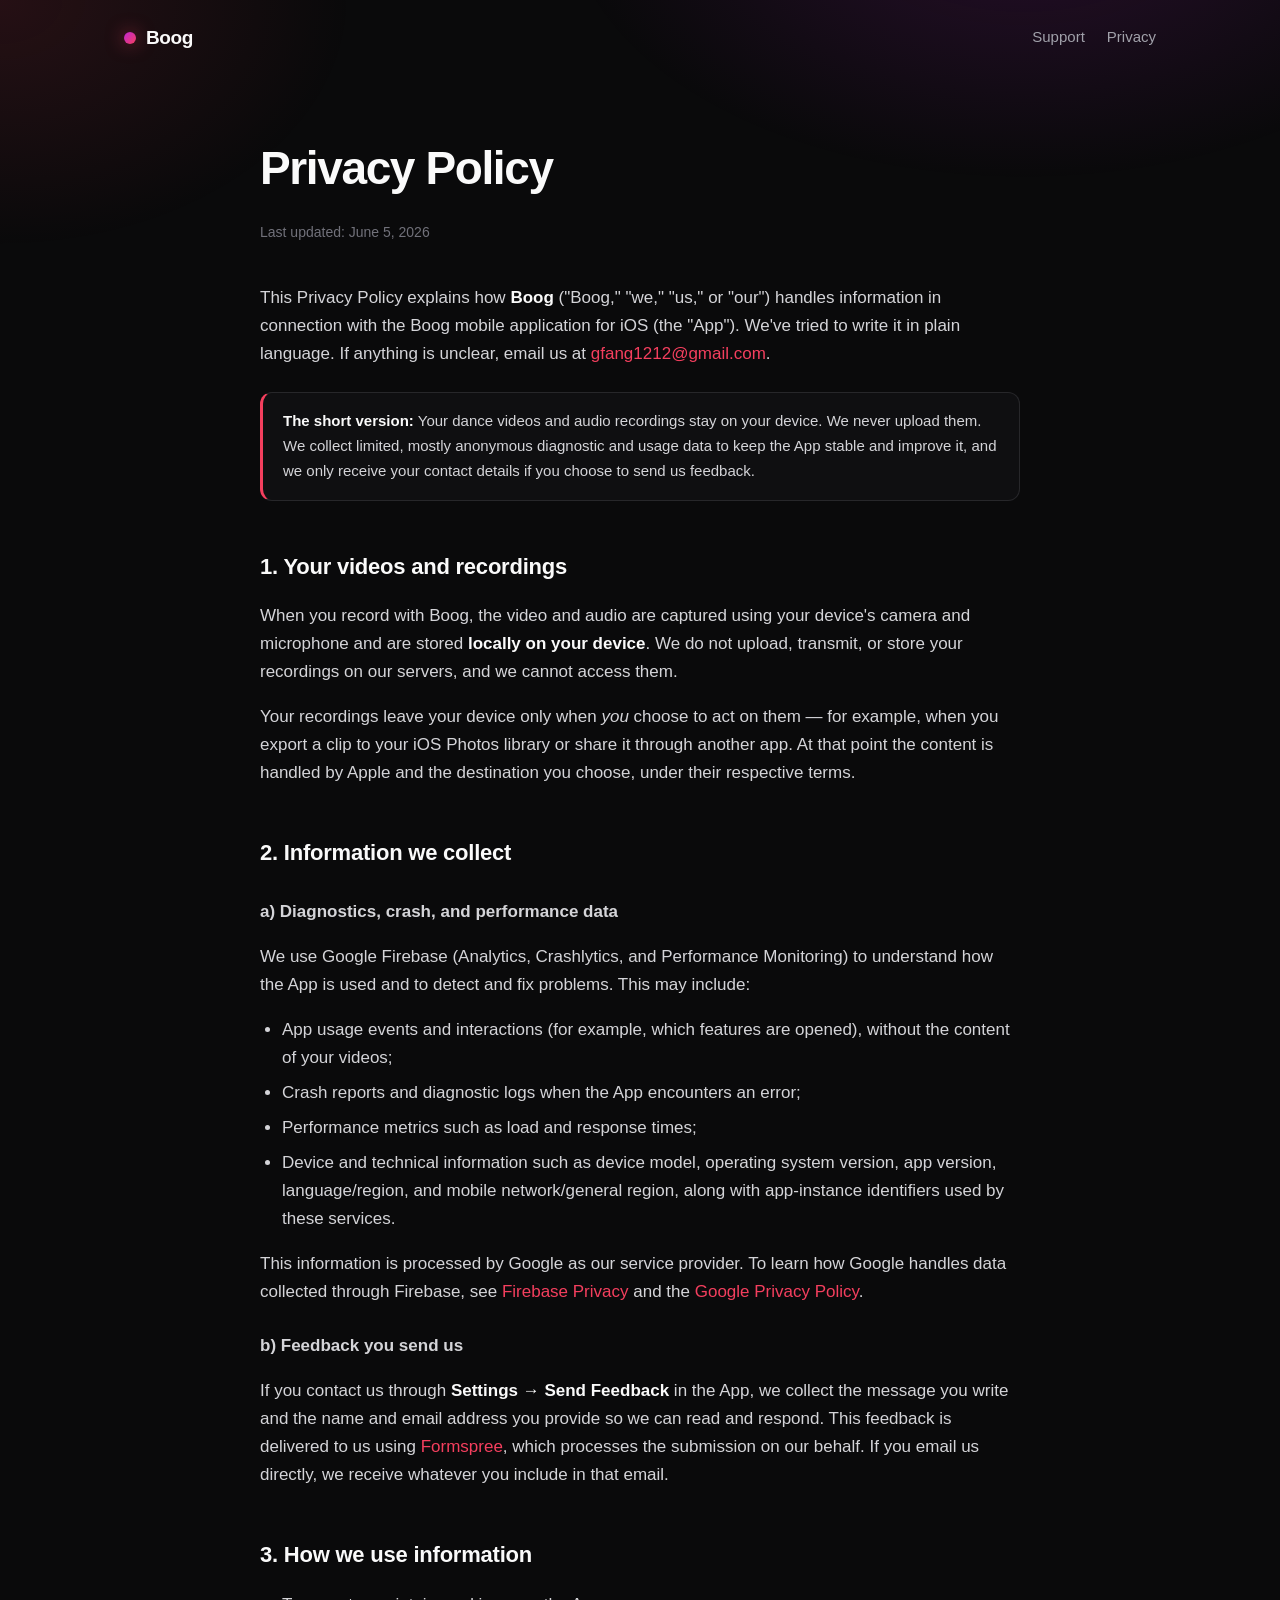
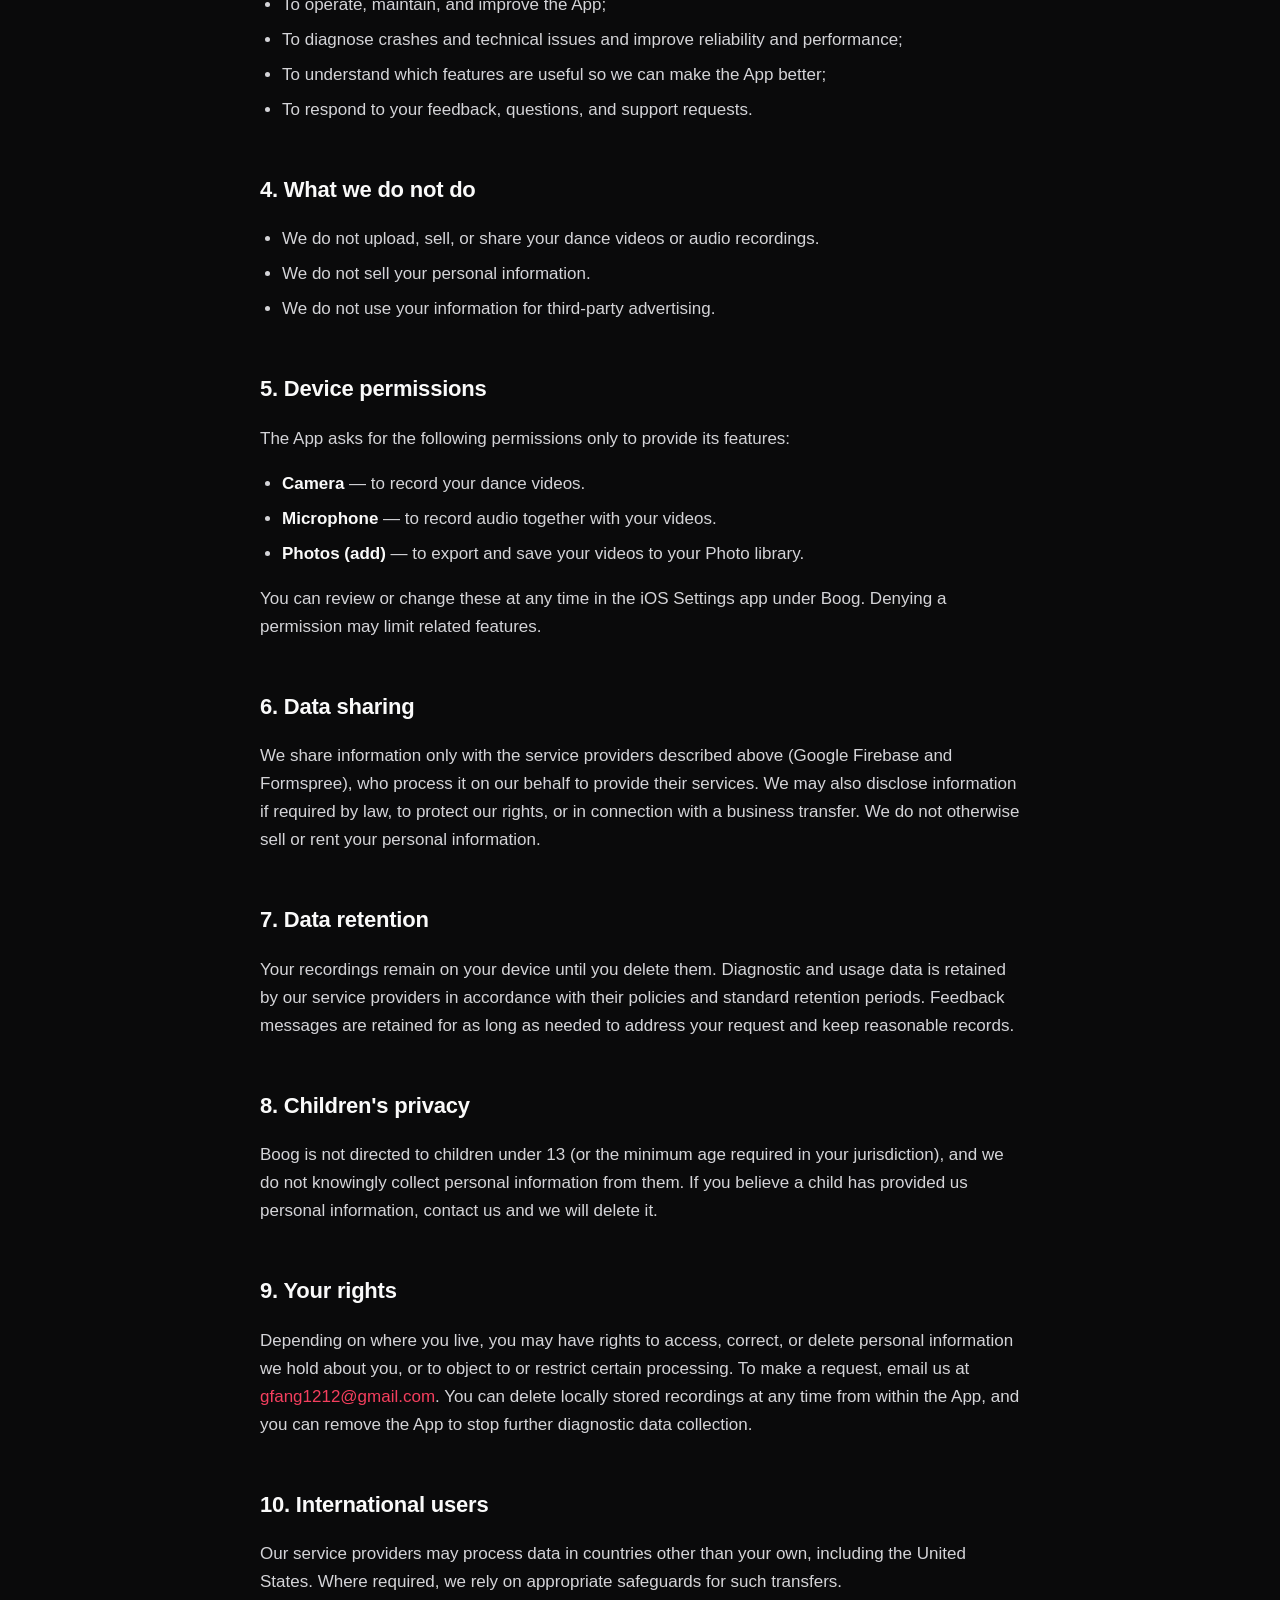
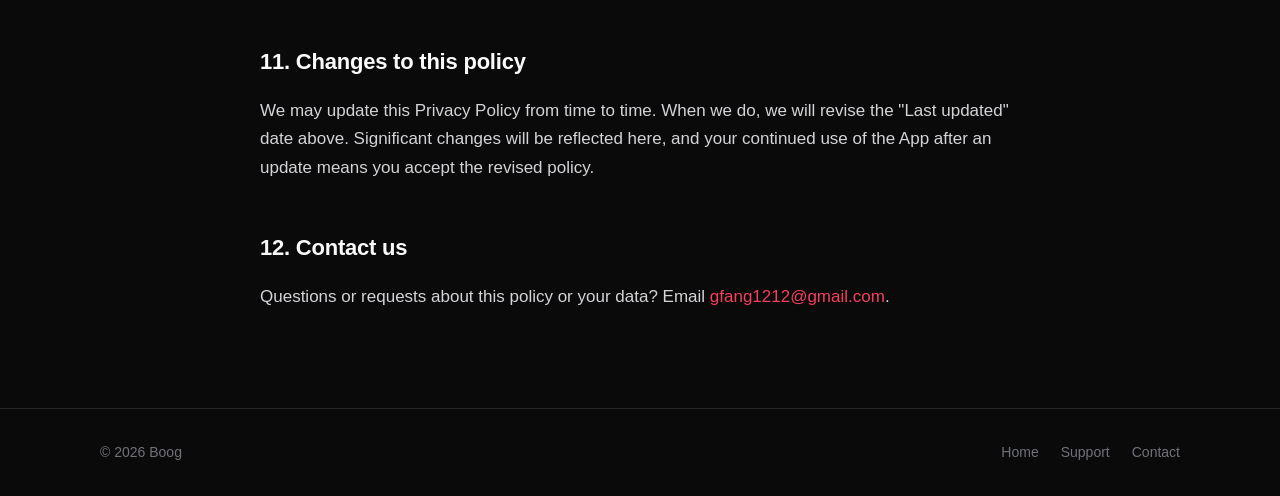
==== privacy.html @ 16bc5ce6 "Publish Boog site: marketing, support, privacy" ====
<!DOCTYPE html>
<html lang="en">
<head>
  <meta charset="UTF-8">
  <meta name="viewport" content="width=device-width, initial-scale=1.0">
  <title>Boog — Privacy Policy</title>
  <meta name="description" content="Boog's privacy policy. Your videos stay on your device. We collect limited diagnostics and usage data to improve the app.">
  <link rel="stylesheet" href="styles.css">
</head>
<body>
  <header>
    <nav class="site-nav">
      <a class="brand" href="index.html"><span class="dot"></span> Boog</a>
      <div class="nav-links">
        <a href="support.html">Support</a>
        <a href="privacy.html">Privacy</a>
      </div>
    </nav>
  </header>

  <main class="wrap doc">
    <h1>Privacy Policy</h1>
    <p class="meta">Last updated: June 5, 2026</p>

    <p>This Privacy Policy explains how <strong>Boog</strong> ("Boog," "we," "us," or "our") handles information in connection with the Boog mobile application for iOS (the "App"). We've tried to write it in plain language. If anything is unclear, email us at <a href="mailto:gfang1212@gmail.com">gfang1212@gmail.com</a>.</p>

    <div class="callout">
      <p><strong>The short version:</strong> Your dance videos and audio recordings stay on your device. We never upload them. We collect limited, mostly anonymous diagnostic and usage data to keep the App stable and improve it, and we only receive your contact details if you choose to send us feedback.</p>
    </div>

    <h2>1. Your videos and recordings</h2>
    <p>When you record with Boog, the video and audio are captured using your device's camera and microphone and are stored <strong>locally on your device</strong>. We do not upload, transmit, or store your recordings on our servers, and we cannot access them.</p>
    <p>Your recordings leave your device only when <em>you</em> choose to act on them — for example, when you export a clip to your iOS Photos library or share it through another app. At that point the content is handled by Apple and the destination you choose, under their respective terms.</p>

    <h2>2. Information we collect</h2>

    <h3>a) Diagnostics, crash, and performance data</h3>
    <p>We use Google Firebase (Analytics, Crashlytics, and Performance Monitoring) to understand how the App is used and to detect and fix problems. This may include:</p>
    <ul>
      <li>App usage events and interactions (for example, which features are opened), without the content of your videos;</li>
      <li>Crash reports and diagnostic logs when the App encounters an error;</li>
      <li>Performance metrics such as load and response times;</li>
      <li>Device and technical information such as device model, operating system version, app version, language/region, and mobile network/general region, along with app-instance identifiers used by these services.</li>
    </ul>
    <p>This information is processed by Google as our service provider. To learn how Google handles data collected through Firebase, see <a href="https://firebase.google.com/support/privacy" target="_blank" rel="noopener">Firebase Privacy</a> and the <a href="https://policies.google.com/privacy" target="_blank" rel="noopener">Google Privacy Policy</a>.</p>

    <h3>b) Feedback you send us</h3>
    <p>If you contact us through <strong>Settings → Send Feedback</strong> in the App, we collect the message you write and the name and email address you provide so we can read and respond. This feedback is delivered to us using <a href="https://formspree.io/legal/privacy-policy/" target="_blank" rel="noopener">Formspree</a>, which processes the submission on our behalf. If you email us directly, we receive whatever you include in that email.</p>

    <h2>3. How we use information</h2>
    <ul>
      <li>To operate, maintain, and improve the App;</li>
      <li>To diagnose crashes and technical issues and improve reliability and performance;</li>
      <li>To understand which features are useful so we can make the App better;</li>
      <li>To respond to your feedback, questions, and support requests.</li>
    </ul>

    <h2>4. What we do not do</h2>
    <ul>
      <li>We do not upload, sell, or share your dance videos or audio recordings.</li>
      <li>We do not sell your personal information.</li>
      <li>We do not use your information for third-party advertising.</li>
    </ul>

    <h2>5. Device permissions</h2>
    <p>The App asks for the following permissions only to provide its features:</p>
    <ul>
      <li><strong>Camera</strong> — to record your dance videos.</li>
      <li><strong>Microphone</strong> — to record audio together with your videos.</li>
      <li><strong>Photos (add)</strong> — to export and save your videos to your Photo library.</li>
    </ul>
    <p>You can review or change these at any time in the iOS Settings app under Boog. Denying a permission may limit related features.</p>

    <h2>6. Data sharing</h2>
    <p>We share information only with the service providers described above (Google Firebase and Formspree), who process it on our behalf to provide their services. We may also disclose information if required by law, to protect our rights, or in connection with a business transfer. We do not otherwise sell or rent your personal information.</p>

    <h2>7. Data retention</h2>
    <p>Your recordings remain on your device until you delete them. Diagnostic and usage data is retained by our service providers in accordance with their policies and standard retention periods. Feedback messages are retained for as long as needed to address your request and keep reasonable records.</p>

    <h2>8. Children's privacy</h2>
    <p>Boog is not directed to children under 13 (or the minimum age required in your jurisdiction), and we do not knowingly collect personal information from them. If you believe a child has provided us personal information, contact us and we will delete it.</p>

    <h2>9. Your rights</h2>
    <p>Depending on where you live, you may have rights to access, correct, or delete personal information we hold about you, or to object to or restrict certain processing. To make a request, email us at <a href="mailto:gfang1212@gmail.com">gfang1212@gmail.com</a>. You can delete locally stored recordings at any time from within the App, and you can remove the App to stop further diagnostic data collection.</p>

    <h2>10. International users</h2>
    <p>Our service providers may process data in countries other than your own, including the United States. Where required, we rely on appropriate safeguards for such transfers.</p>

    <h2>11. Changes to this policy</h2>
    <p>We may update this Privacy Policy from time to time. When we do, we will revise the "Last updated" date above. Significant changes will be reflected here, and your continued use of the App after an update means you accept the revised policy.</p>

    <h2>12. Contact us</h2>
    <p>Questions or requests about this policy or your data? Email <a href="mailto:gfang1212@gmail.com">gfang1212@gmail.com</a>.</p>
  </main>

  <footer>
    <div class="inner">
      <span>© 2026 Boog</span>
      <div class="foot-links">
        <a href="index.html">Home</a>
        <a href="support.html">Support</a>
        <a href="mailto:gfang1212@gmail.com">Contact</a>
      </div>
    </div>
  </footer>
</body>
</html>
---- styles.css ----
/* Boog — shared site styles. Editorial Dark · Motion Energy */
:root {
  --base: #0A0A0B;
  --elevated: #18181B;
  --elevated2: #27272A;
  --border: #27272A;
  --sheet: #0F0F11;
  --text: #FAFAFA;
  --text-2: #D4D4D8;
  --text-3: #A1A1AA;
  --text-4: #71717A;
  --coral: #F43F5E;
  --magenta: #C026D3;
  --violet: #8B5CF6;
  --grad: linear-gradient(135deg, #C026D3 0%, #F43F5E 100%);
  --maxw: 760px;
}

* { box-sizing: border-box; }

html { -webkit-text-size-adjust: 100%; scroll-behavior: smooth; }

body {
  margin: 0;
  background: var(--base);
  color: var(--text-2);
  font-family: -apple-system, BlinkMacSystemFont, "SF Pro Text", "Segoe UI", Roboto, Helvetica, Arial, sans-serif;
  font-size: 17px;
  line-height: 1.65;
  -webkit-font-smoothing: antialiased;
  text-rendering: optimizeLegibility;
}

/* Ambient glow background */
body::before {
  content: "";
  position: fixed;
  inset: 0;
  z-index: -1;
  background:
    radial-gradient(60% 50% at 80% -10%, rgba(192, 38, 211, 0.16), transparent 60%),
    radial-gradient(50% 50% at 0% 0%, rgba(244, 63, 94, 0.12), transparent 55%);
  pointer-events: none;
}

a { color: var(--coral); text-decoration: none; }
a:hover { text-decoration: underline; }

.wrap {
  max-width: var(--maxw);
  margin: 0 auto;
  padding: 0 24px;
}

/* Header / nav */
.site-nav {
  display: flex;
  align-items: center;
  justify-content: space-between;
  max-width: 1080px;
  margin: 0 auto;
  padding: 22px 24px;
}
.brand {
  display: inline-flex;
  align-items: center;
  gap: 10px;
  font-weight: 700;
  font-size: 19px;
  letter-spacing: -0.02em;
  color: var(--text);
}
.brand:hover { text-decoration: none; }
.brand .dot {
  width: 12px; height: 12px; border-radius: 50%;
  background: var(--grad);
  box-shadow: 0 0 18px rgba(244, 63, 94, 0.6);
}
.nav-links { display: flex; gap: 22px; font-size: 15px; }
.nav-links a { color: var(--text-3); }
.nav-links a:hover { color: var(--text); text-decoration: none; }

/* Hero */
.hero {
  max-width: 1080px;
  margin: 0 auto;
  padding: 80px 24px 64px;
  text-align: center;
}
.eyebrow {
  display: inline-block;
  font-size: 13px;
  letter-spacing: 0.16em;
  text-transform: uppercase;
  color: var(--text-4);
  margin-bottom: 22px;
}
.hero h1 {
  font-size: clamp(40px, 8vw, 76px);
  line-height: 1.02;
  letter-spacing: -0.035em;
  margin: 0 0 20px;
  color: var(--text);
  font-weight: 800;
}
.hero h1 .grad {
  background: var(--grad);
  -webkit-background-clip: text;
  background-clip: text;
  -webkit-text-fill-color: transparent;
}
.hero p.lede {
  font-size: clamp(18px, 2.6vw, 22px);
  color: var(--text-3);
  max-width: 580px;
  margin: 0 auto 36px;
}

/* Buttons */
.btn {
  display: inline-flex;
  align-items: center;
  gap: 8px;
  padding: 14px 26px;
  border-radius: 999px;
  font-weight: 600;
  font-size: 16px;
  color: #fff;
  background: var(--grad);
  border: none;
  cursor: pointer;
  box-shadow: 0 10px 40px -10px rgba(244, 63, 94, 0.55);
  transition: transform 0.15s ease, box-shadow 0.15s ease;
}
.btn:hover { transform: translateY(-2px); text-decoration: none; box-shadow: 0 16px 50px -12px rgba(244, 63, 94, 0.7); }
.btn.ghost {
  background: transparent;
  color: var(--text-2);
  border: 1px solid var(--elevated2);
  box-shadow: none;
}
.btn.ghost:hover { border-color: var(--text-4); color: var(--text); }
.btn-row { display: flex; gap: 14px; justify-content: center; flex-wrap: wrap; }

/* Feature grid */
.features {
  max-width: 1080px;
  margin: 0 auto;
  padding: 24px 24px 80px;
  display: grid;
  grid-template-columns: repeat(auto-fit, minmax(230px, 1fr));
  gap: 16px;
}
.card {
  background: linear-gradient(180deg, rgba(39,39,42,0.5), rgba(24,24,27,0.5));
  border: 1px solid var(--border);
  border-radius: 18px;
  padding: 26px 24px;
}
.card .ico {
  width: 42px; height: 42px; border-radius: 12px;
  display: grid; place-items: center;
  background: rgba(244, 63, 94, 0.12);
  font-size: 22px;
  margin-bottom: 16px;
}
.card h3 { margin: 0 0 8px; color: var(--text); font-size: 18px; letter-spacing: -0.01em; }
.card p { margin: 0; color: var(--text-3); font-size: 15px; line-height: 1.55; }

/* Privacy banner strip */
.strip {
  max-width: 1080px;
  margin: 0 auto 80px;
  padding: 28px 32px;
  border: 1px solid var(--border);
  border-radius: 18px;
  background:
    radial-gradient(120% 140% at 100% 0%, rgba(192,38,211,0.12), transparent 60%),
    var(--sheet);
  text-align: center;
}
.strip h3 { margin: 0 0 6px; color: var(--text); }
.strip p { margin: 0; color: var(--text-3); font-size: 15px; }

/* Document pages (support / privacy) */
.doc { padding: 56px 0 40px; }
.doc h1 {
  font-size: clamp(32px, 6vw, 46px);
  letter-spacing: -0.03em;
  color: var(--text);
  margin: 0 0 10px;
  font-weight: 800;
}
.doc .meta { color: var(--text-4); font-size: 14px; margin-bottom: 40px; }
.doc h2 {
  color: var(--text);
  font-size: 22px;
  letter-spacing: -0.01em;
  margin: 40px 0 12px;
  padding-top: 8px;
}
.doc h3 { color: var(--text-2); font-size: 17px; margin: 26px 0 8px; }
.doc p, .doc li { color: var(--text-2); }
.doc ul { padding-left: 22px; }
.doc li { margin: 7px 0; }
.doc strong { color: var(--text); font-weight: 600; }
.callout {
  border: 1px solid var(--border);
  border-left: 3px solid var(--coral);
  background: var(--sheet);
  border-radius: 12px;
  padding: 16px 20px;
  margin: 24px 0;
}
.callout p { margin: 0; color: var(--text-2); font-size: 15px; }

/* FAQ */
.faq details {
  border: 1px solid var(--border);
  border-radius: 14px;
  background: var(--sheet);
  padding: 4px 20px;
  margin: 12px 0;
}
.faq summary {
  cursor: pointer;
  list-style: none;
  padding: 16px 0;
  font-weight: 600;
  color: var(--text);
  display: flex;
  justify-content: space-between;
  align-items: center;
}
.faq summary::-webkit-details-marker { display: none; }
.faq summary::after { content: "+"; color: var(--text-4); font-size: 22px; font-weight: 400; }
.faq details[open] summary::after { content: "–"; }
.faq details p { margin: 0 0 16px; color: var(--text-3); font-size: 15px; }

/* Contact block */
.contact {
  border: 1px solid var(--border);
  border-radius: 18px;
  background: linear-gradient(180deg, rgba(39,39,42,0.45), rgba(24,24,27,0.45));
  padding: 28px;
  margin: 32px 0;
  text-align: center;
}
.contact h3 { margin: 0 0 6px; color: var(--text); }
.contact p { margin: 0 0 18px; color: var(--text-3); font-size: 15px; }

/* Footer */
footer {
  border-top: 1px solid var(--border);
  margin-top: 40px;
  padding: 32px 24px;
}
footer .inner {
  max-width: 1080px;
  margin: 0 auto;
  display: flex;
  flex-wrap: wrap;
  gap: 16px 28px;
  align-items: center;
  justify-content: space-between;
  color: var(--text-4);
  font-size: 14px;
}
footer .foot-links { display: flex; gap: 22px; }
footer .foot-links a { color: var(--text-4); }
footer .foot-links a:hover { color: var(--text-2); text-decoration: none; }

@media (max-width: 600px) {
  .nav-links { gap: 16px; }
  .hero { padding-top: 56px; }
}
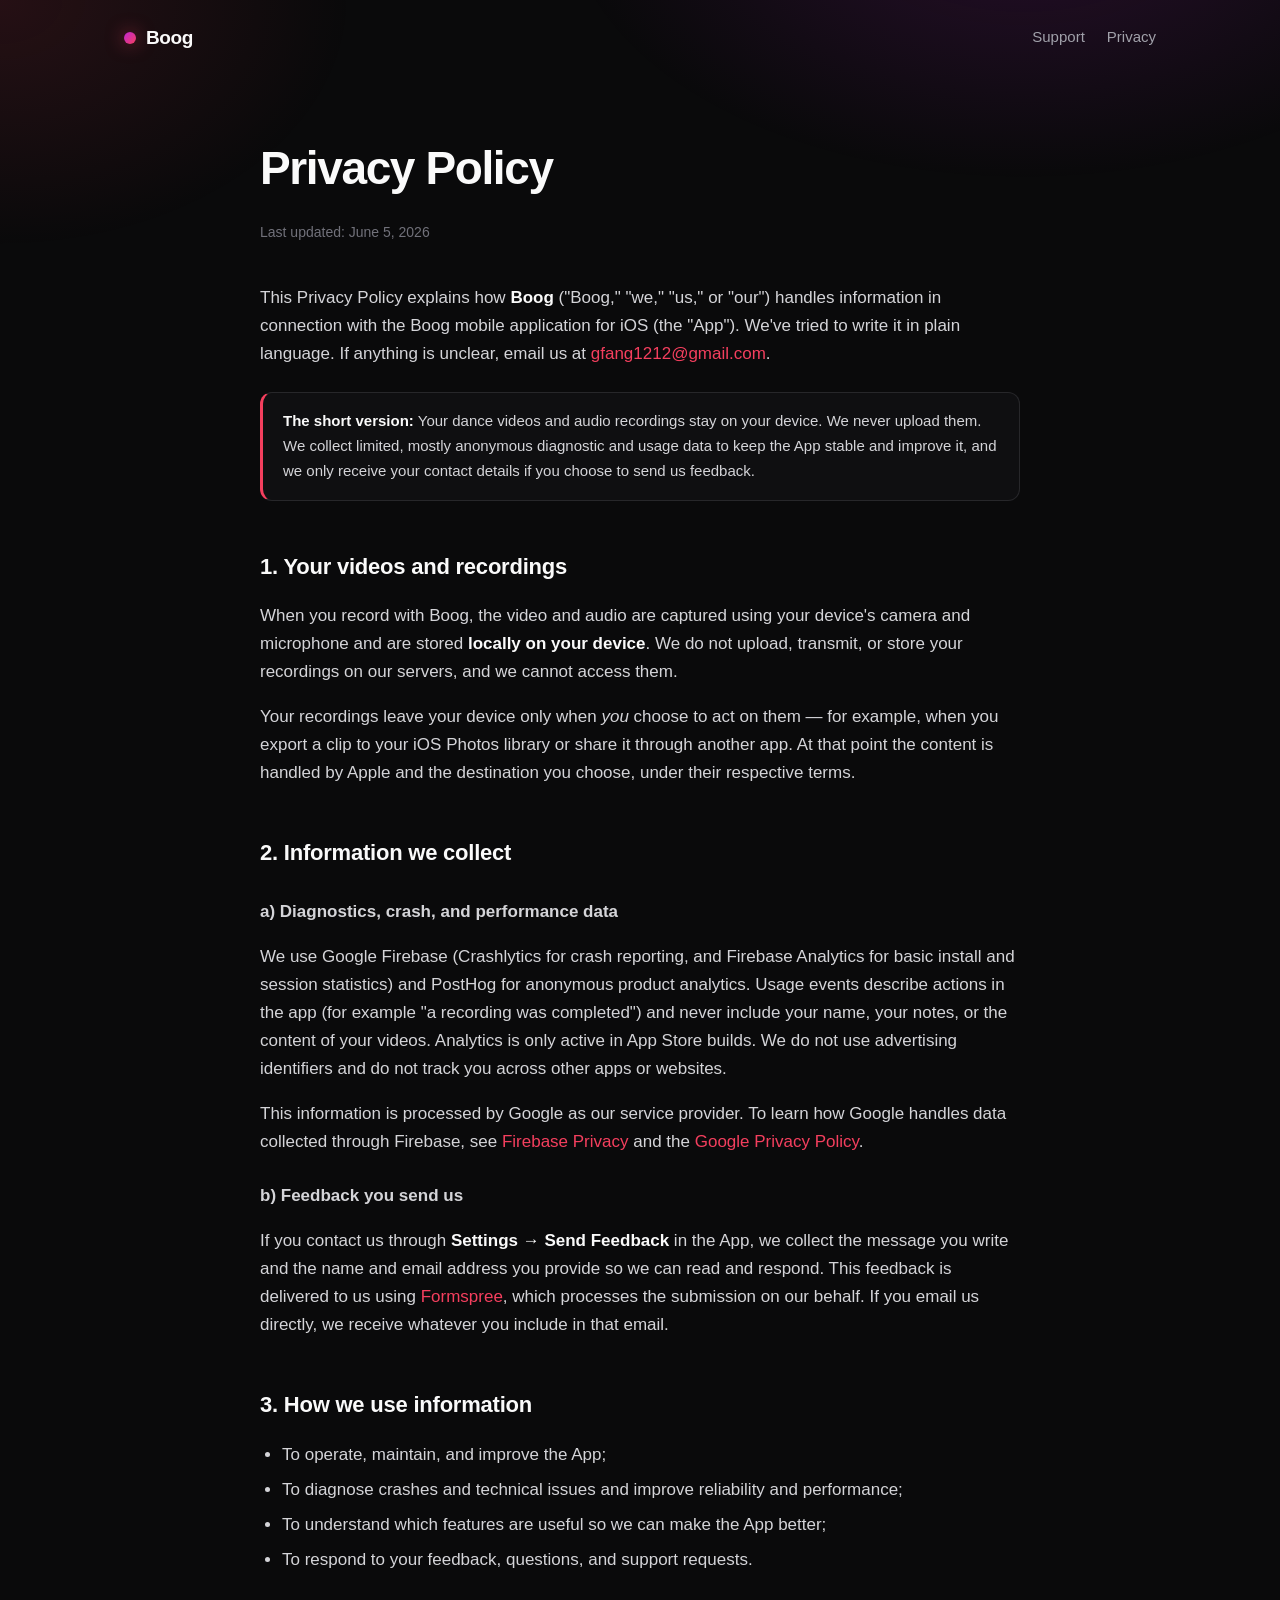
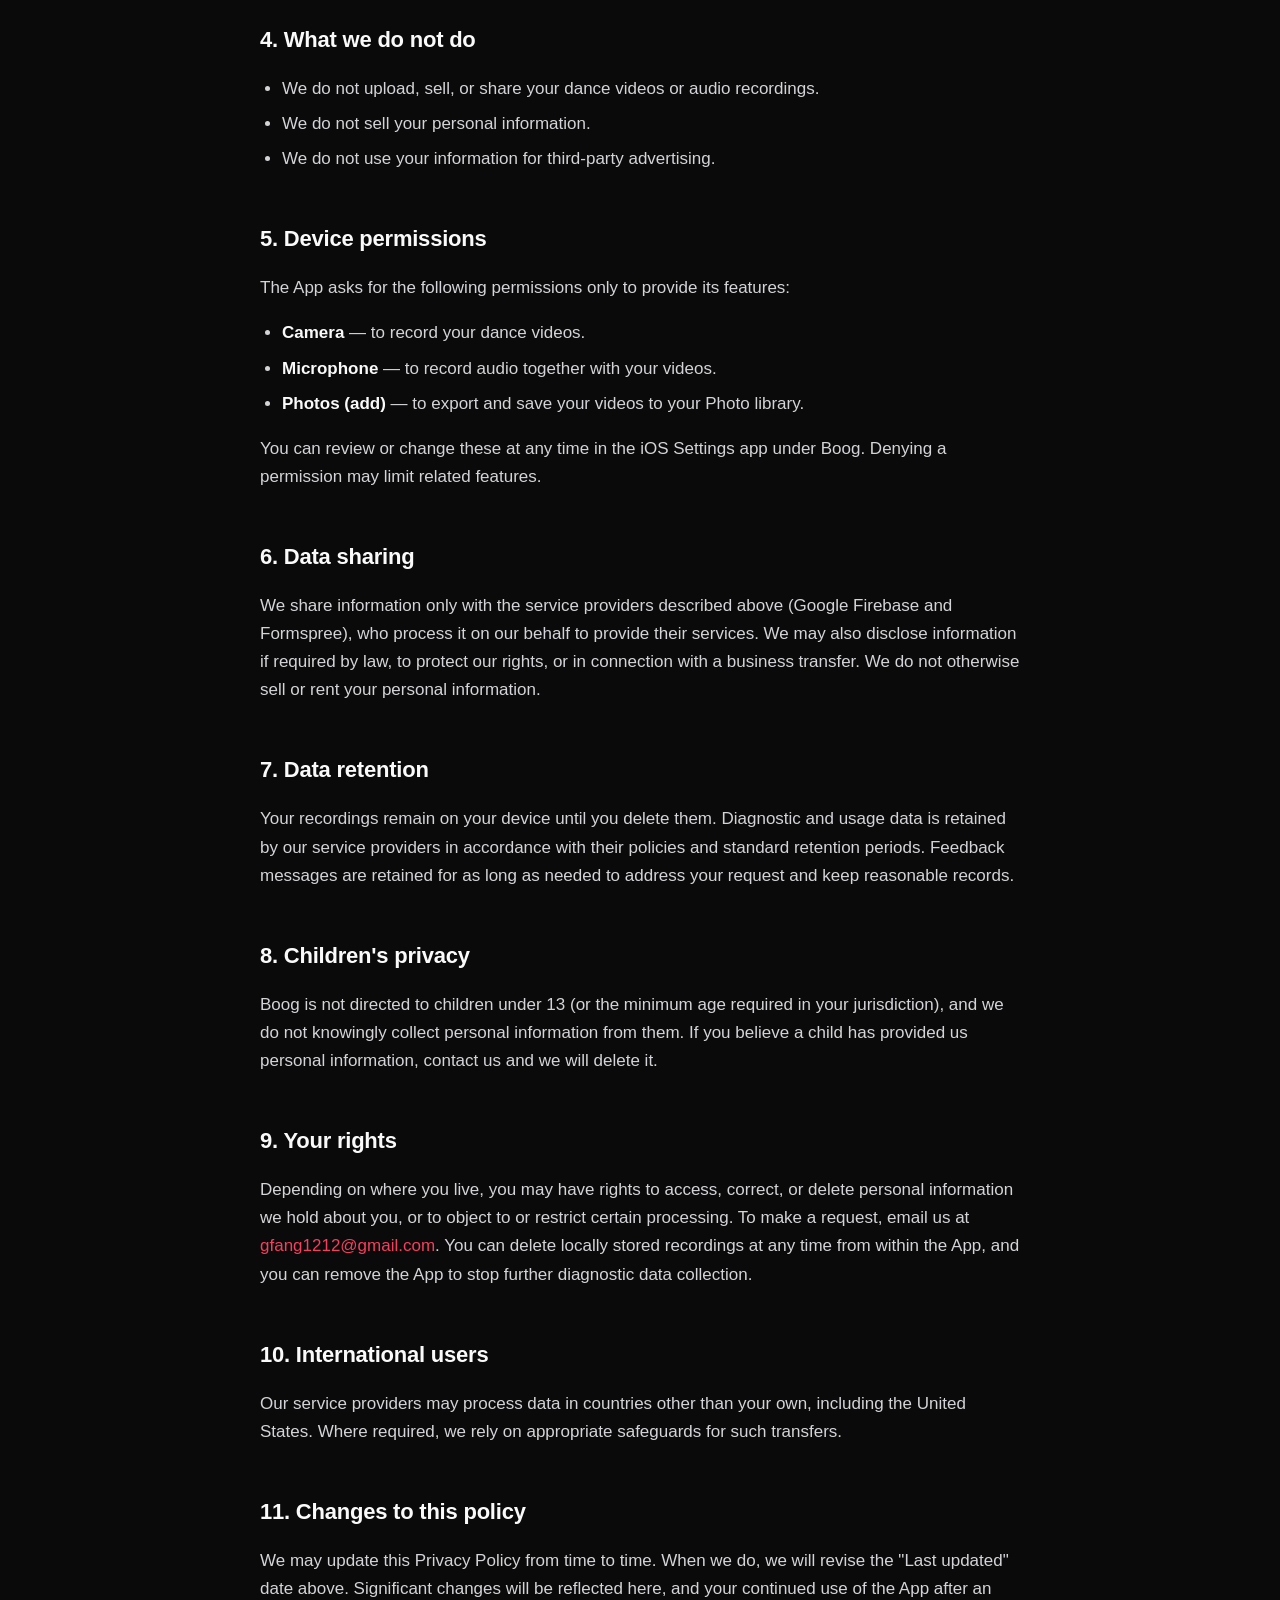
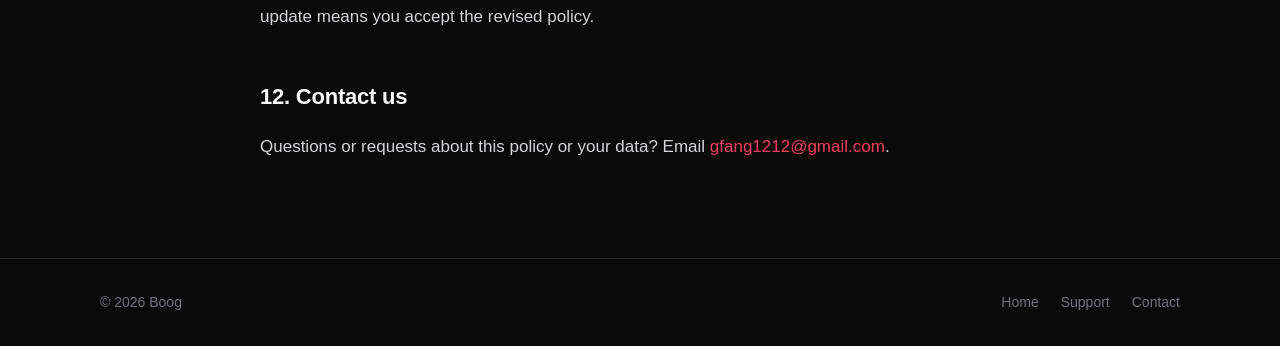
==== commit 645e04bf: "Update privacy policy for the v1.3.1 analytics stack - Drop the never-shipped Performance Monitoring" ====
--- a/privacy.html
+++ b/privacy.html
@@ -35,13 +35,7 @@
     <h2>2. Information we collect</h2>
 
     <h3>a) Diagnostics, crash, and performance data</h3>
-    <p>We use Google Firebase (Analytics, Crashlytics, and Performance Monitoring) to understand how the App is used and to detect and fix problems. This may include:</p>
-    <ul>
-      <li>App usage events and interactions (for example, which features are opened), without the content of your videos;</li>
-      <li>Crash reports and diagnostic logs when the App encounters an error;</li>
-      <li>Performance metrics such as load and response times;</li>
-      <li>Device and technical information such as device model, operating system version, app version, language/region, and mobile network/general region, along with app-instance identifiers used by these services.</li>
-    </ul>
+    <p>We use Google Firebase (Crashlytics for crash reporting, and Firebase Analytics for basic install and session statistics) and PostHog for anonymous product analytics. Usage events describe actions in the app (for example "a recording was completed") and never include your name, your notes, or the content of your videos. Analytics is only active in App Store builds. We do not use advertising identifiers and do not track you across other apps or websites.</p>
     <p>This information is processed by Google as our service provider. To learn how Google handles data collected through Firebase, see <a href="https://firebase.google.com/support/privacy" target="_blank" rel="noopener">Firebase Privacy</a> and the <a href="https://policies.google.com/privacy" target="_blank" rel="noopener">Google Privacy Policy</a>.</p>
 
     <h3>b) Feedback you send us</h3>
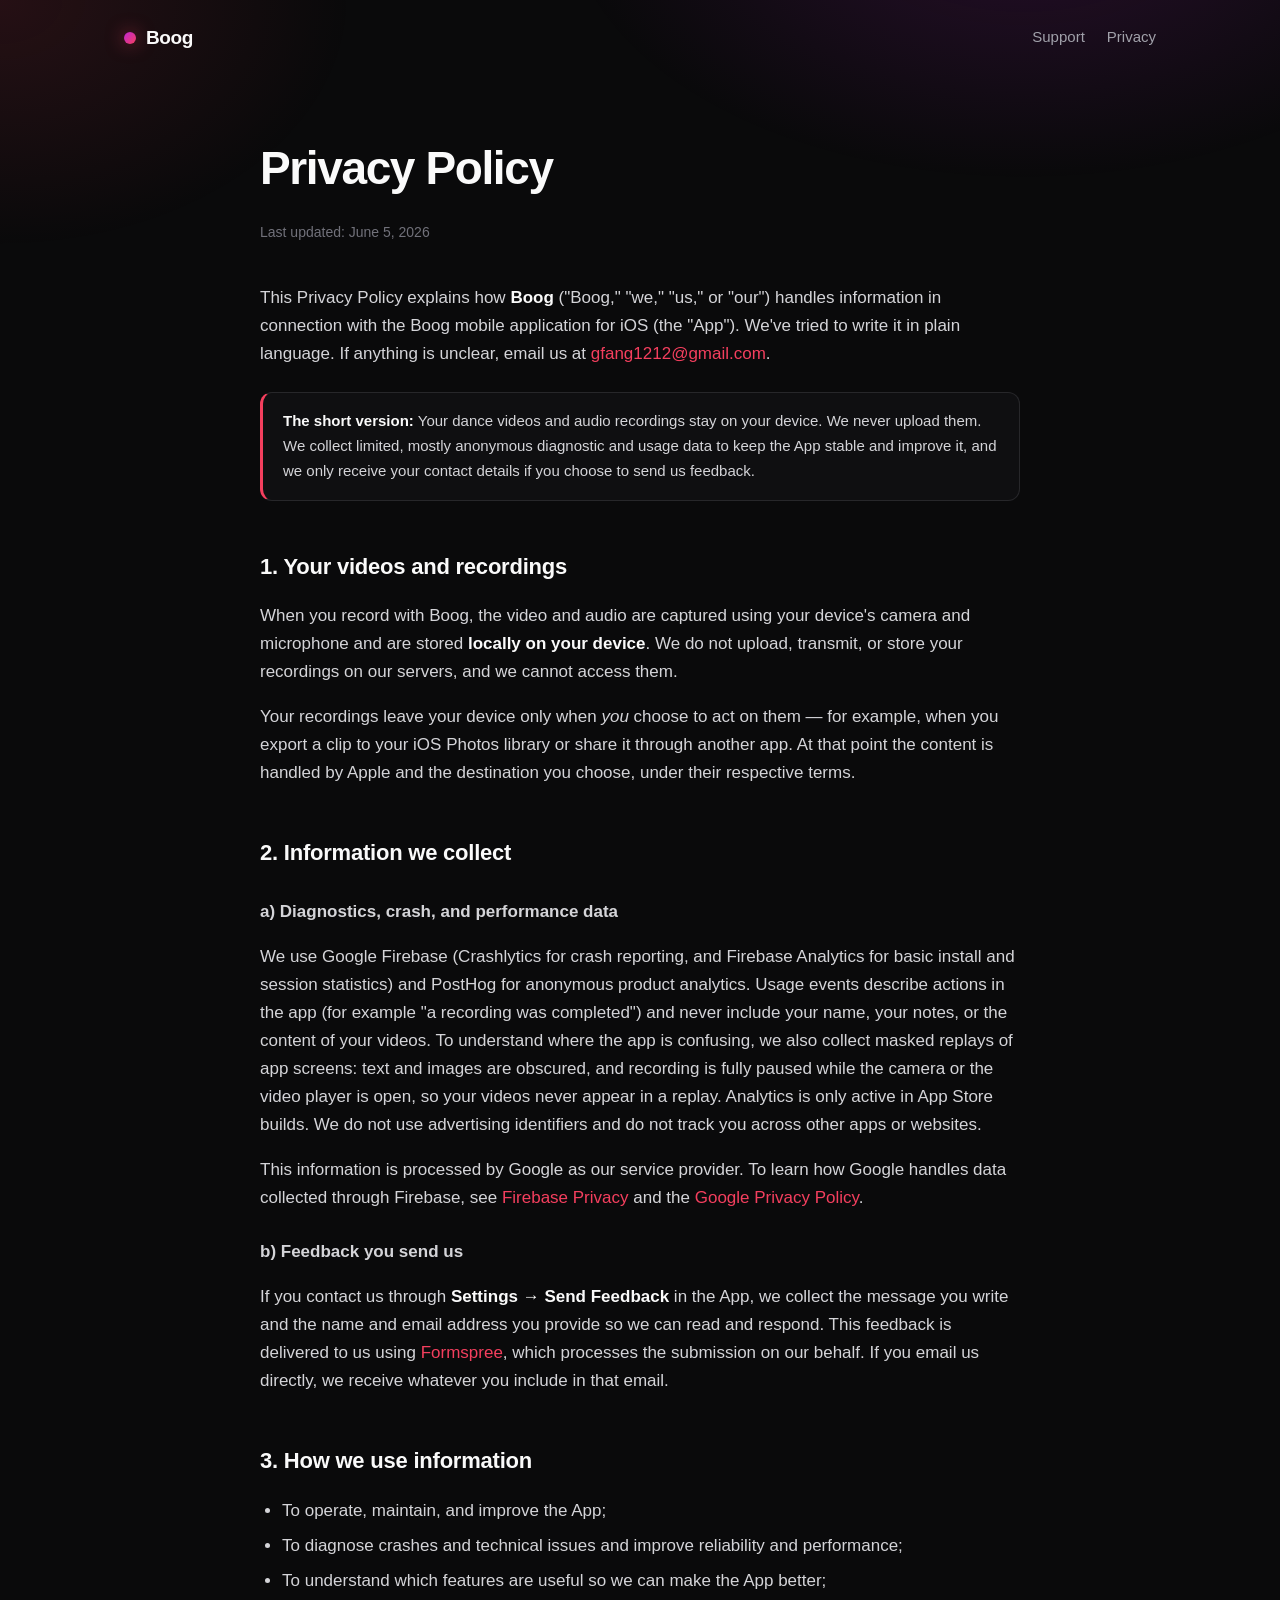
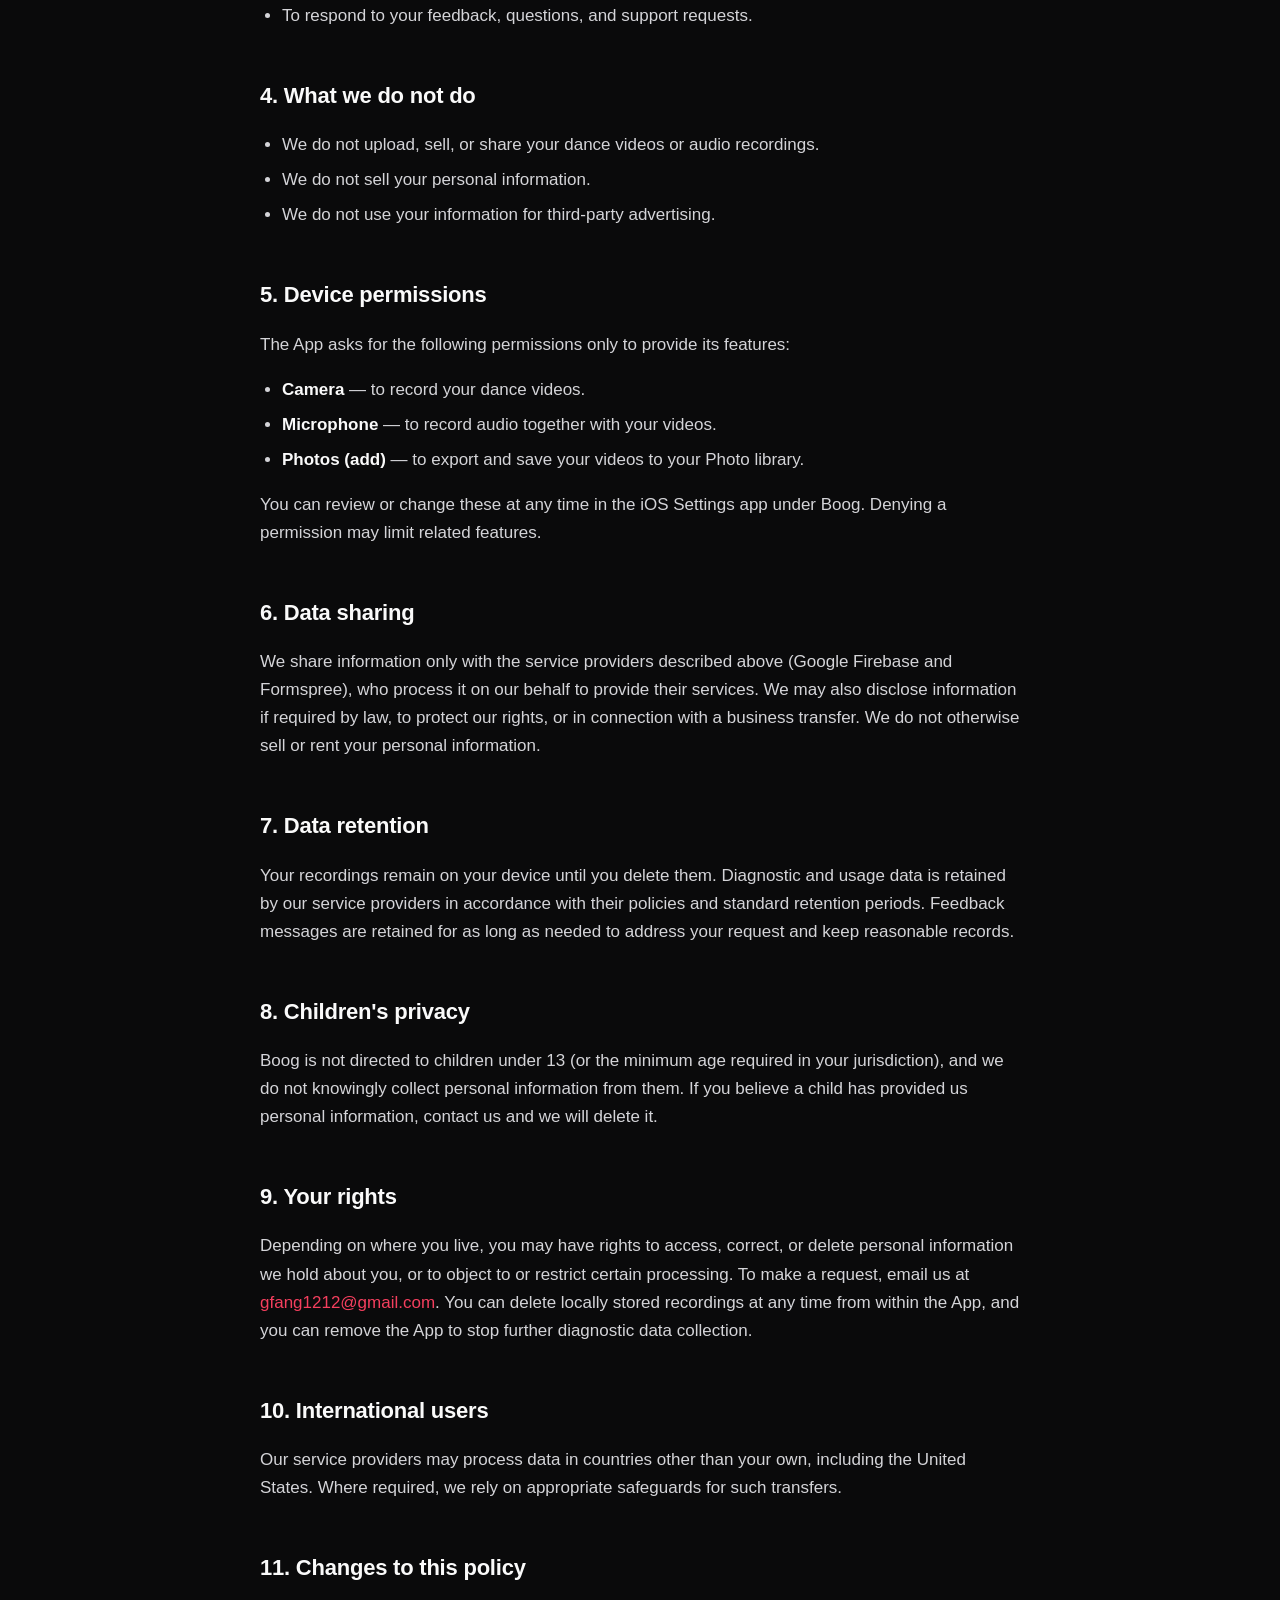
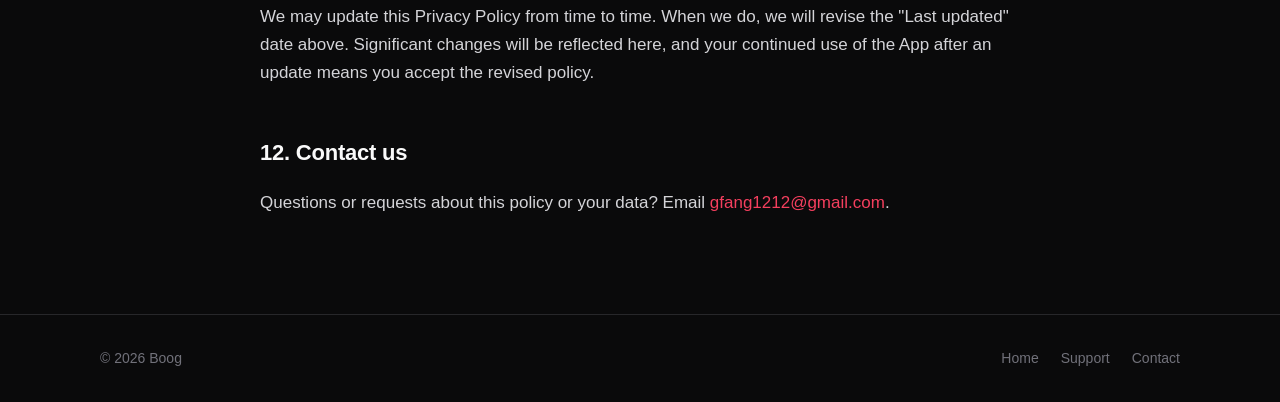
==== commit e783863e: "Disclose masked session replays (paused during camera and player) Co-Authored-By: Claude Fable 5 <no" ====
--- a/privacy.html
+++ b/privacy.html
@@ -35,7 +35,7 @@
     <h2>2. Information we collect</h2>
 
     <h3>a) Diagnostics, crash, and performance data</h3>
-    <p>We use Google Firebase (Crashlytics for crash reporting, and Firebase Analytics for basic install and session statistics) and PostHog for anonymous product analytics. Usage events describe actions in the app (for example "a recording was completed") and never include your name, your notes, or the content of your videos. Analytics is only active in App Store builds. We do not use advertising identifiers and do not track you across other apps or websites.</p>
+    <p>We use Google Firebase (Crashlytics for crash reporting, and Firebase Analytics for basic install and session statistics) and PostHog for anonymous product analytics. Usage events describe actions in the app (for example "a recording was completed") and never include your name, your notes, or the content of your videos. To understand where the app is confusing, we also collect masked replays of app screens: text and images are obscured, and recording is fully paused while the camera or the video player is open, so your videos never appear in a replay. Analytics is only active in App Store builds. We do not use advertising identifiers and do not track you across other apps or websites.</p>
     <p>This information is processed by Google as our service provider. To learn how Google handles data collected through Firebase, see <a href="https://firebase.google.com/support/privacy" target="_blank" rel="noopener">Firebase Privacy</a> and the <a href="https://policies.google.com/privacy" target="_blank" rel="noopener">Google Privacy Policy</a>.</p>
 
     <h3>b) Feedback you send us</h3>
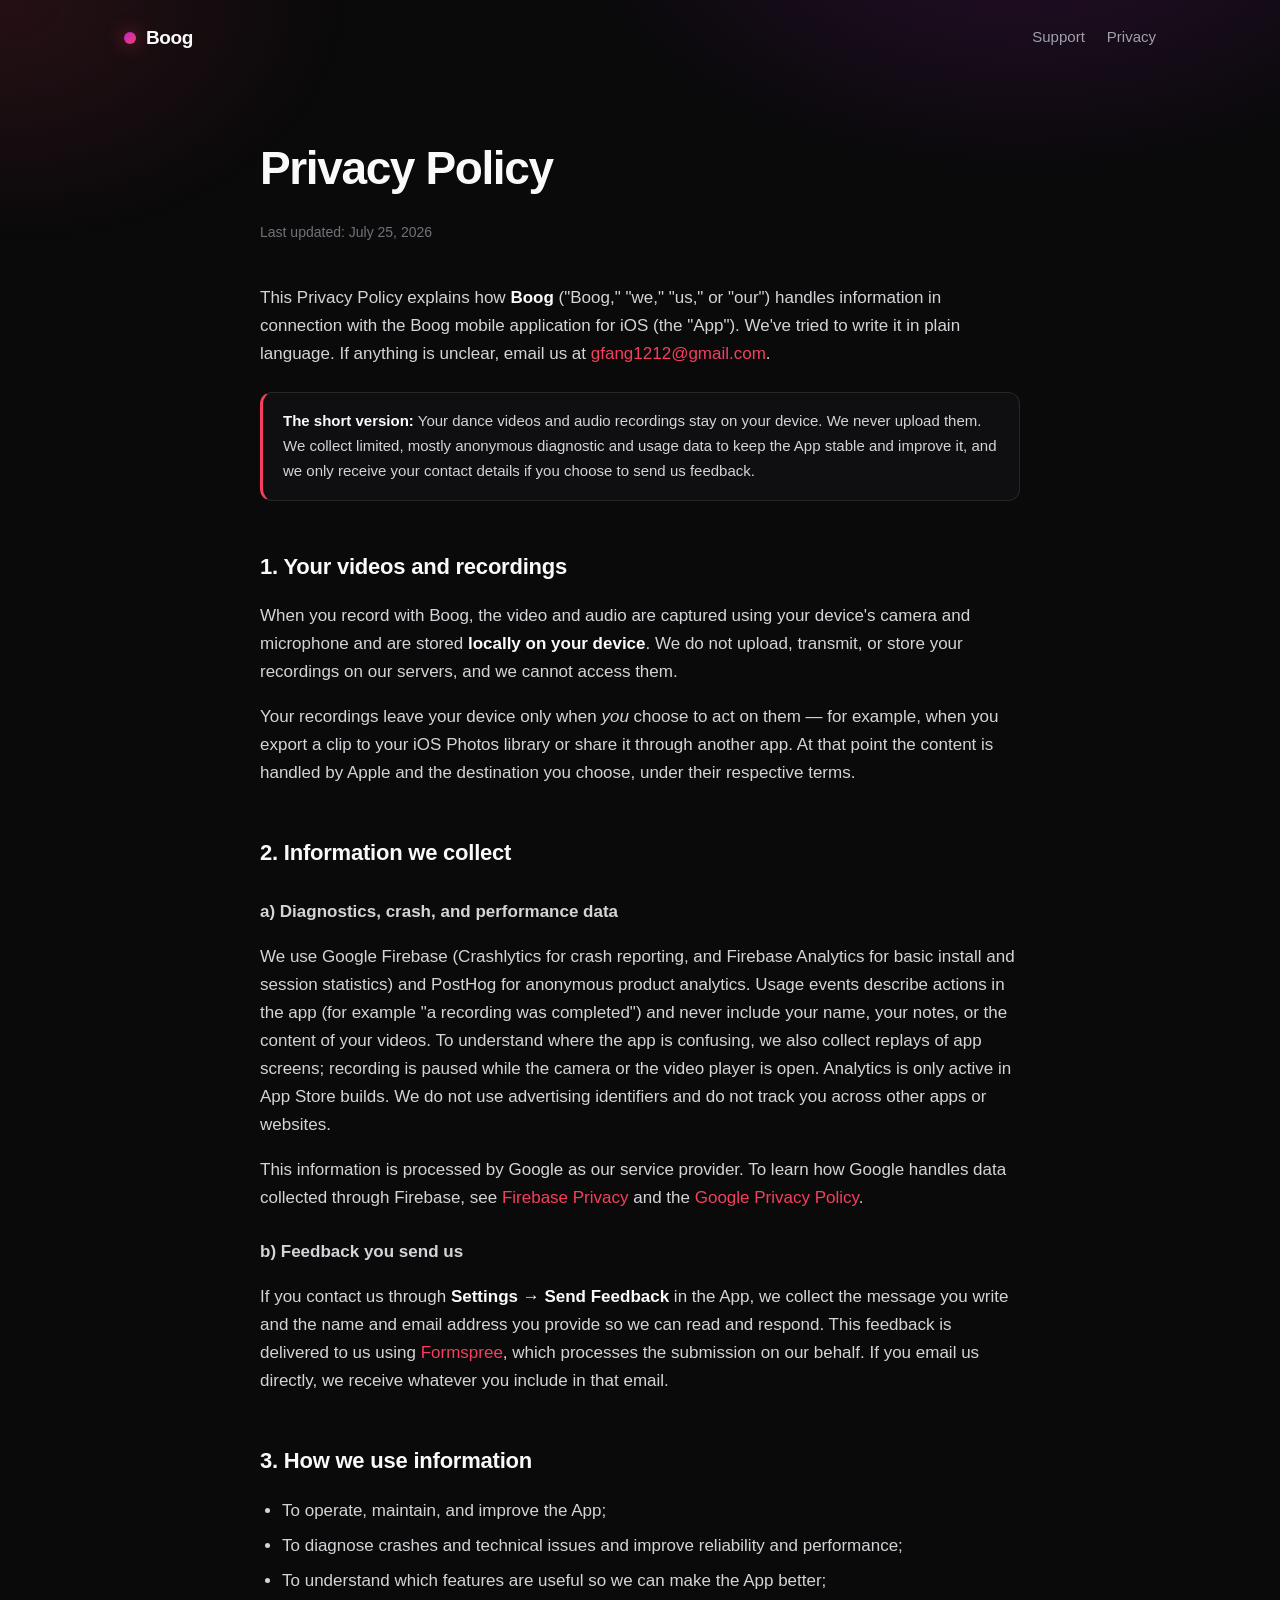
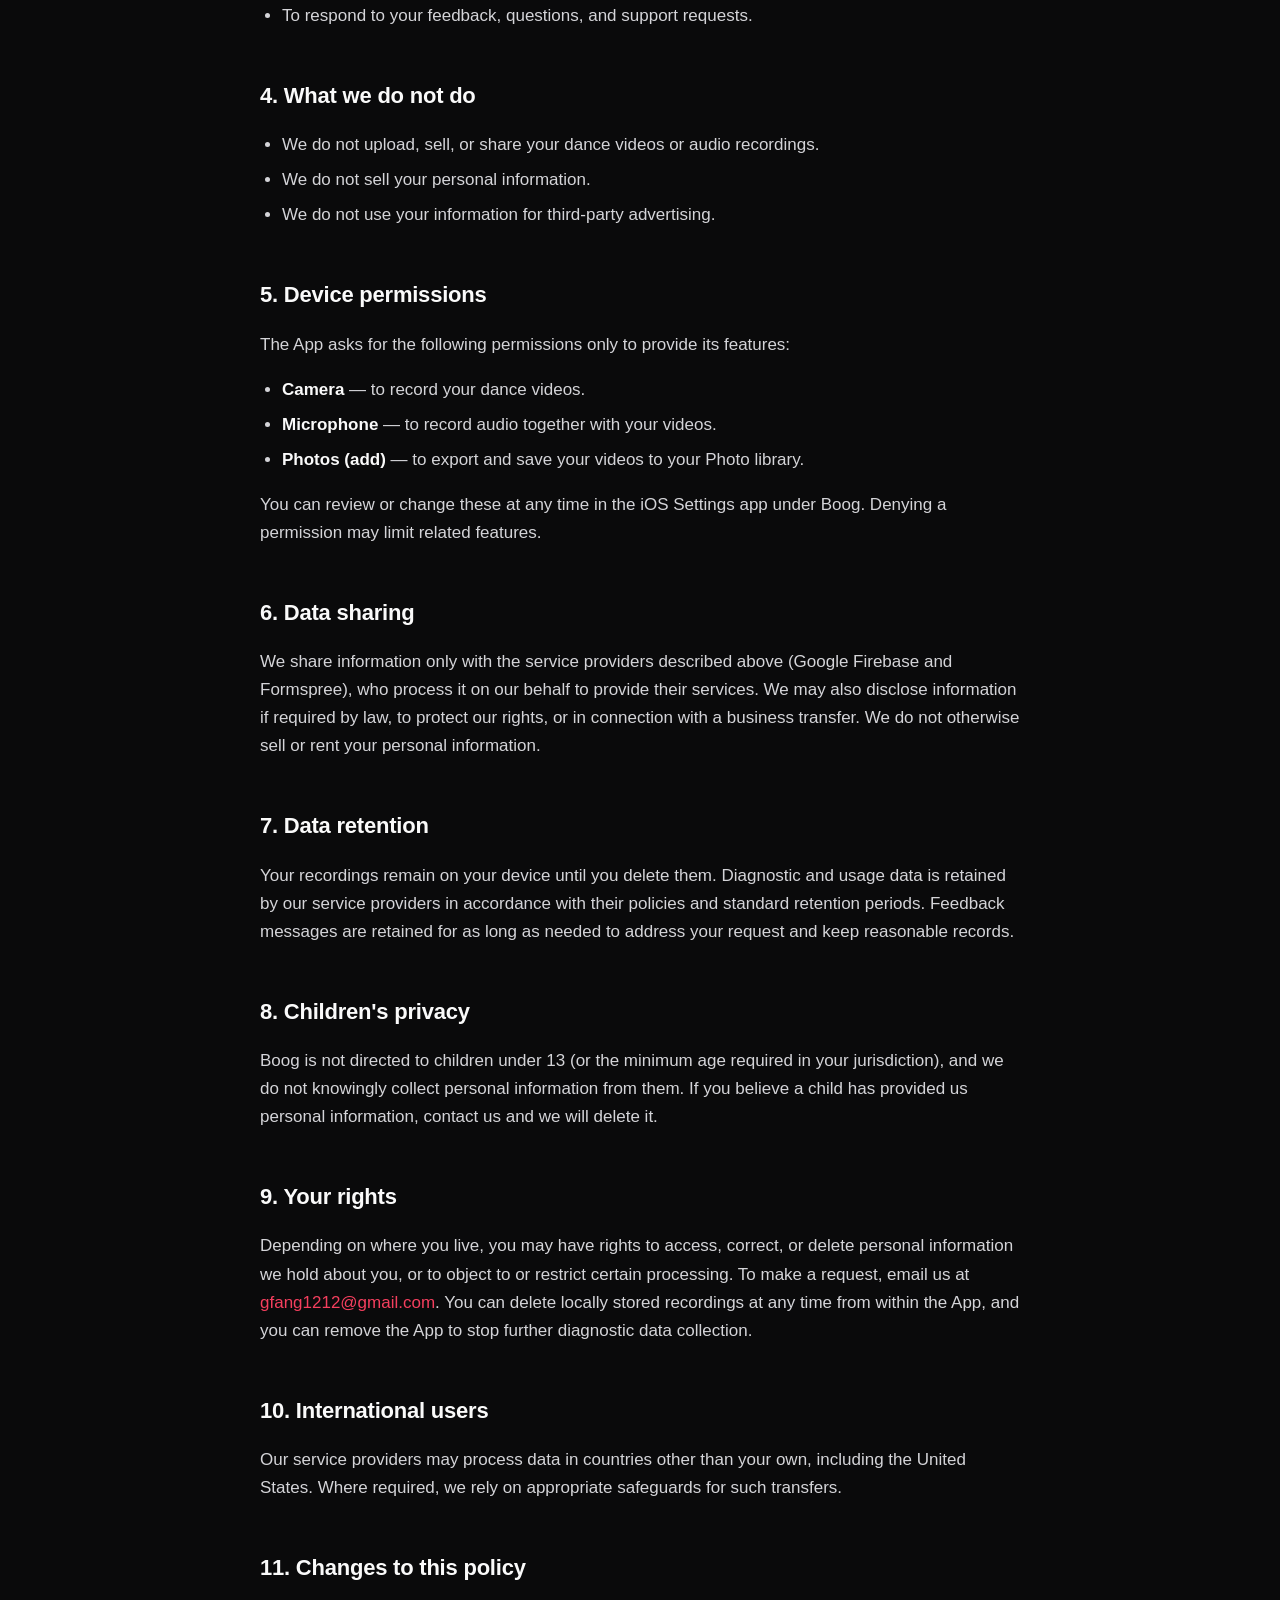
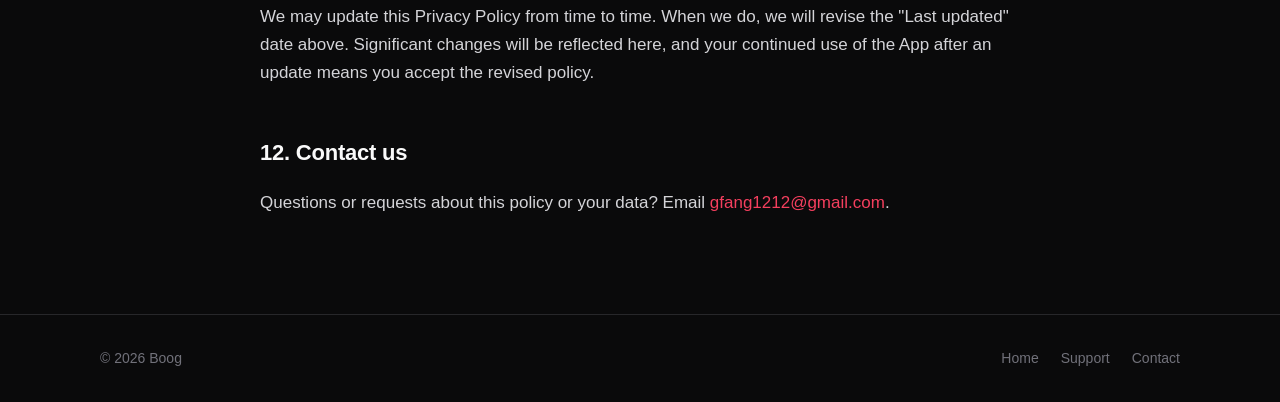
==== commit b6356203: "Remove replay masking claims from the privacy policy - Replays disclosed plainly; recording still pa" ====
--- a/privacy.html
+++ b/privacy.html
@@ -20,7 +20,7 @@
 
   <main class="wrap doc">
     <h1>Privacy Policy</h1>
-    <p class="meta">Last updated: June 5, 2026</p>
+    <p class="meta">Last updated: July 25, 2026</p>
 
     <p>This Privacy Policy explains how <strong>Boog</strong> ("Boog," "we," "us," or "our") handles information in connection with the Boog mobile application for iOS (the "App"). We've tried to write it in plain language. If anything is unclear, email us at <a href="mailto:gfang1212@gmail.com">gfang1212@gmail.com</a>.</p>
 
@@ -35,7 +35,7 @@
     <h2>2. Information we collect</h2>
 
     <h3>a) Diagnostics, crash, and performance data</h3>
-    <p>We use Google Firebase (Crashlytics for crash reporting, and Firebase Analytics for basic install and session statistics) and PostHog for anonymous product analytics. Usage events describe actions in the app (for example "a recording was completed") and never include your name, your notes, or the content of your videos. To understand where the app is confusing, we also collect masked replays of app screens: text and images are obscured, and recording is fully paused while the camera or the video player is open, so your videos never appear in a replay. Analytics is only active in App Store builds. We do not use advertising identifiers and do not track you across other apps or websites.</p>
+    <p>We use Google Firebase (Crashlytics for crash reporting, and Firebase Analytics for basic install and session statistics) and PostHog for anonymous product analytics. Usage events describe actions in the app (for example "a recording was completed") and never include your name, your notes, or the content of your videos. To understand where the app is confusing, we also collect replays of app screens; recording is paused while the camera or the video player is open. Analytics is only active in App Store builds. We do not use advertising identifiers and do not track you across other apps or websites.</p>
     <p>This information is processed by Google as our service provider. To learn how Google handles data collected through Firebase, see <a href="https://firebase.google.com/support/privacy" target="_blank" rel="noopener">Firebase Privacy</a> and the <a href="https://policies.google.com/privacy" target="_blank" rel="noopener">Google Privacy Policy</a>.</p>
 
     <h3>b) Feedback you send us</h3>
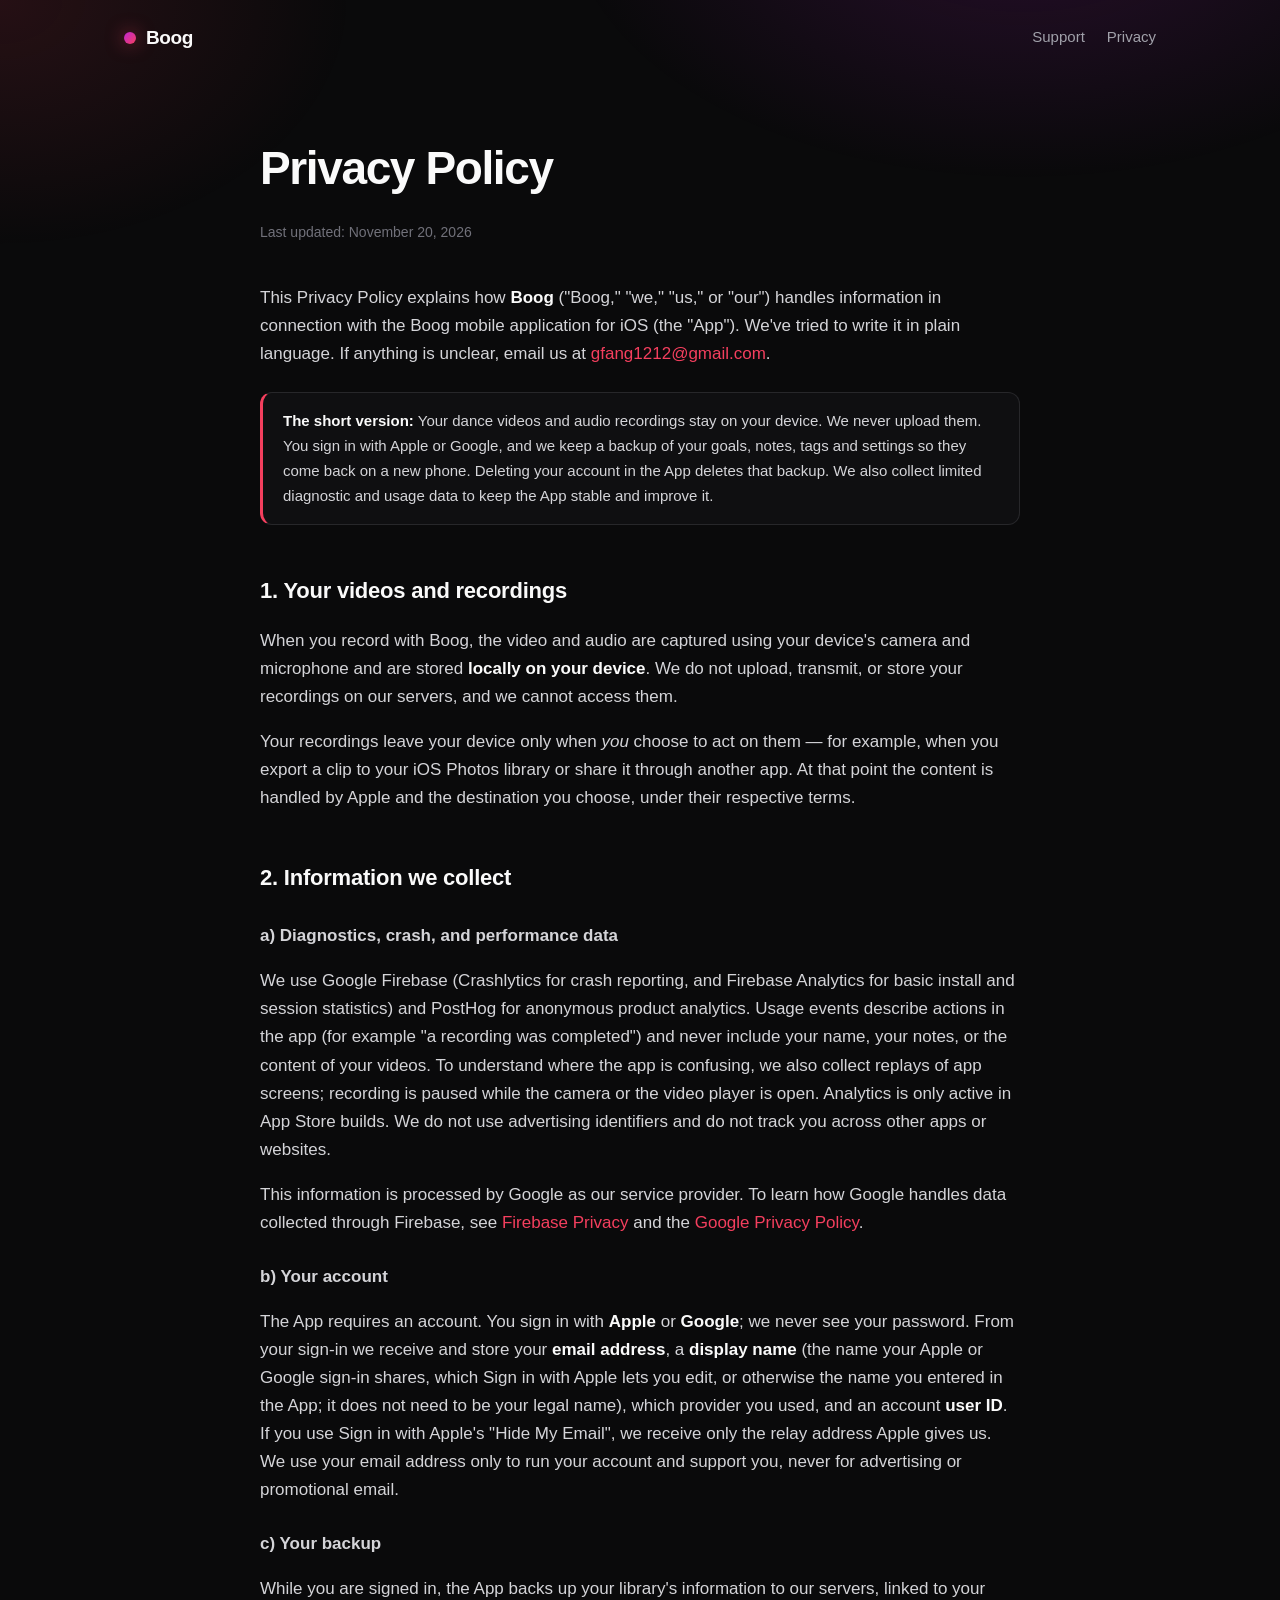
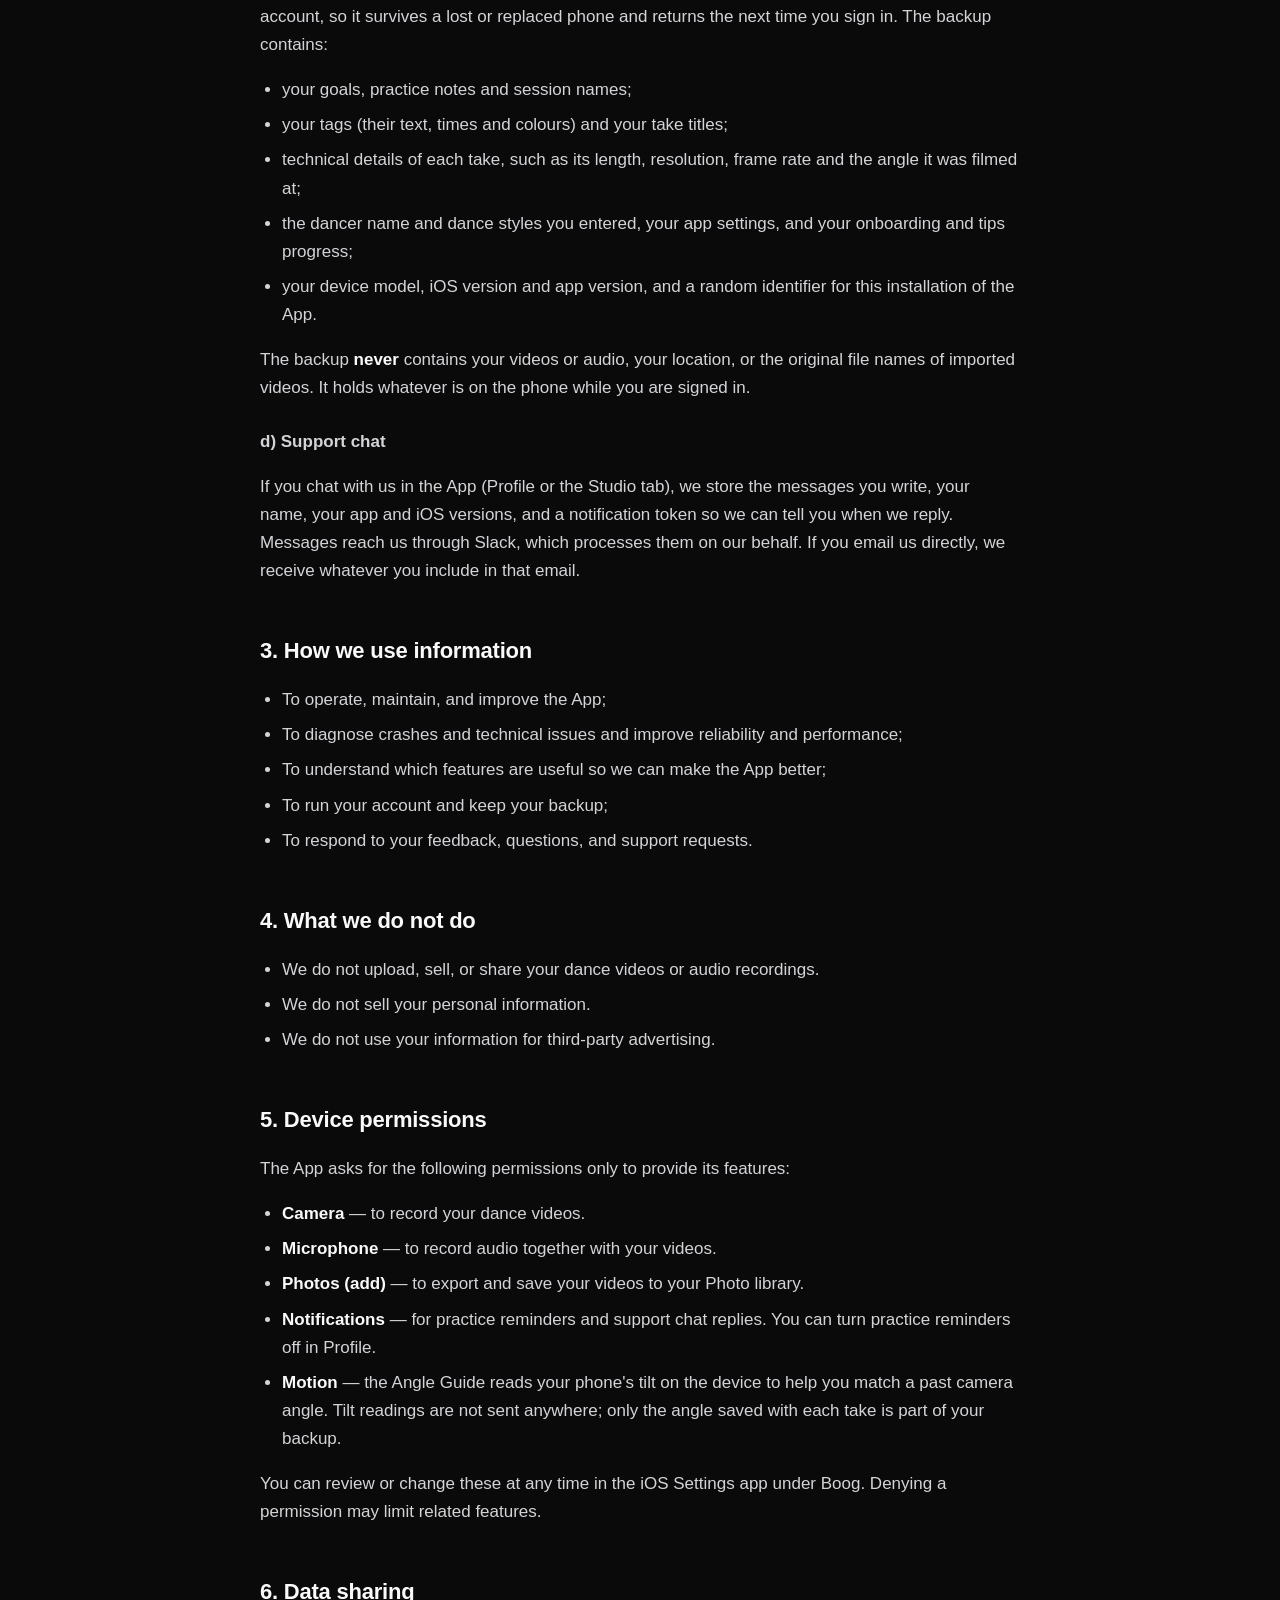
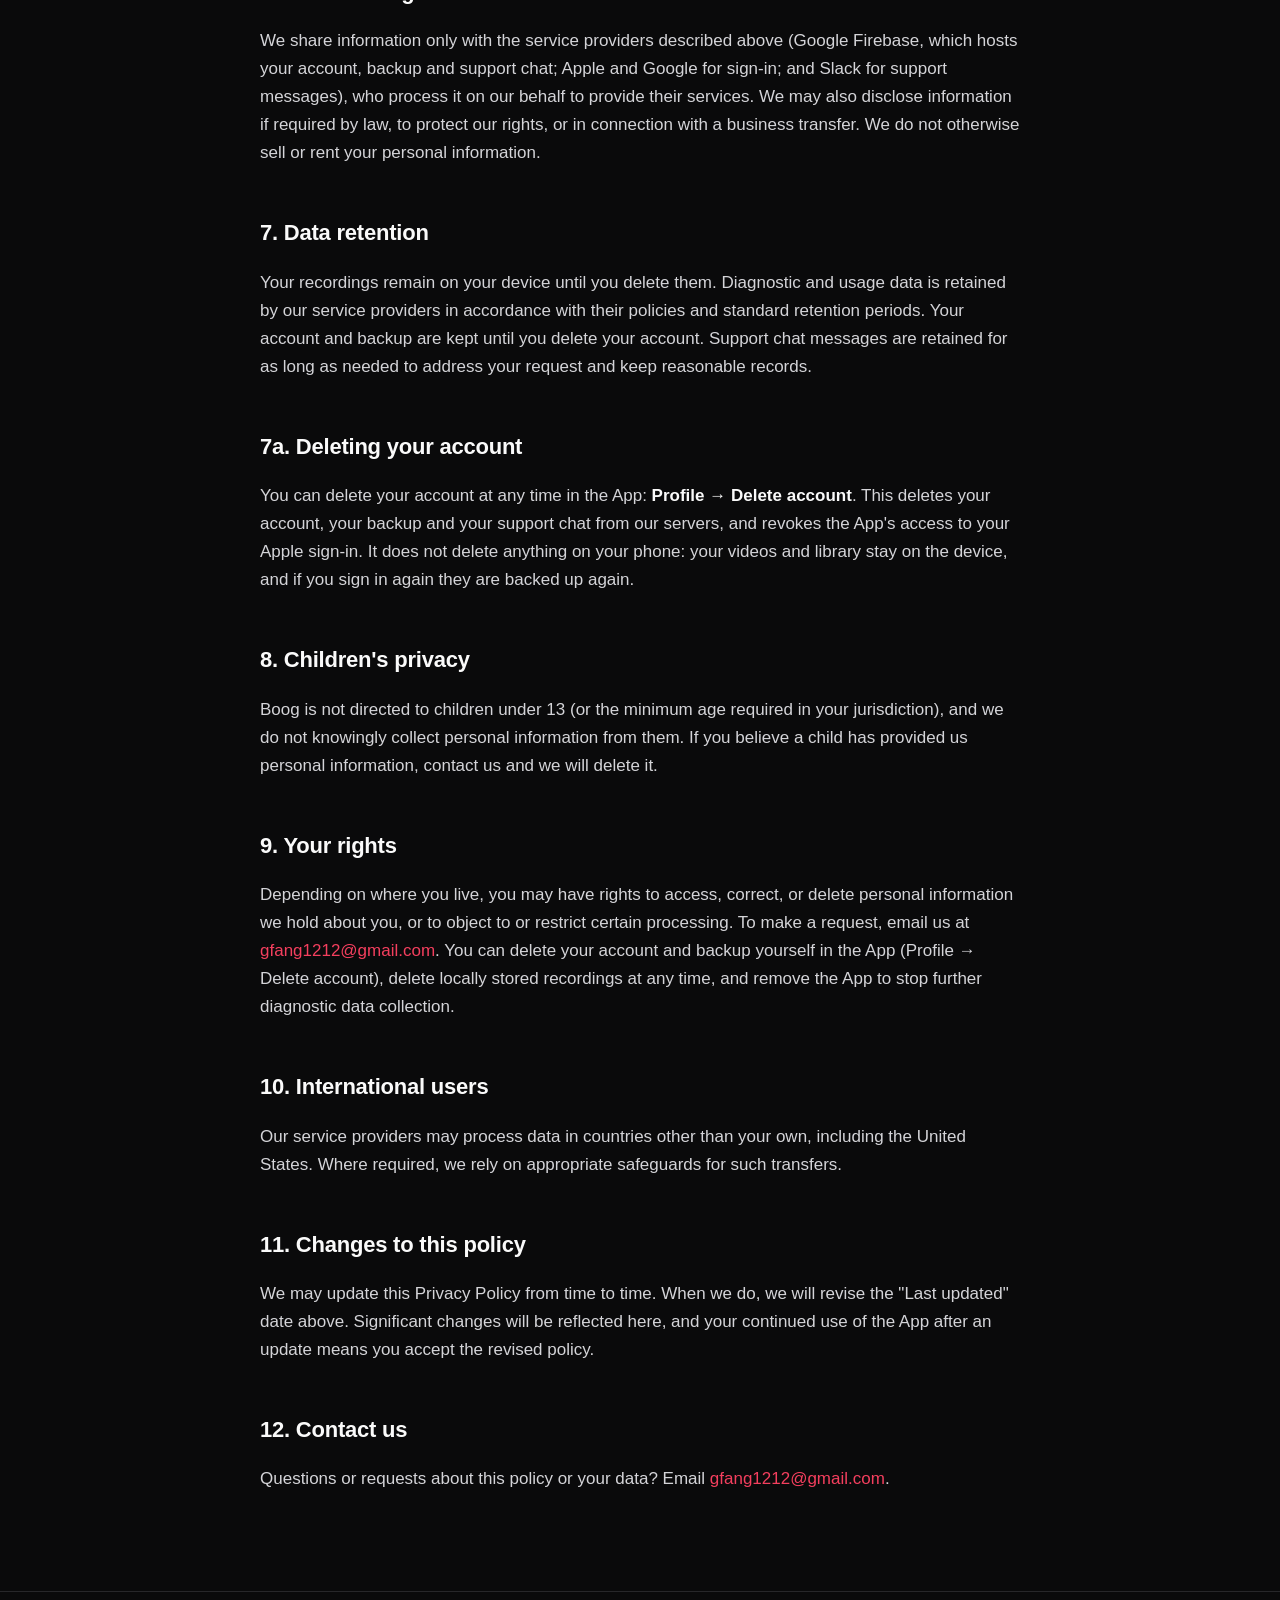
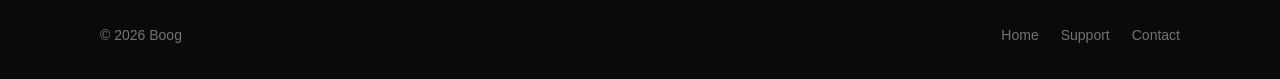
==== commit b73f26bb: "Cover accounts, the backup and account deletion in the privacy policy - Short version: sign-in with " ====
--- a/privacy.html
+++ b/privacy.html
@@ -20,12 +20,12 @@
 
   <main class="wrap doc">
     <h1>Privacy Policy</h1>
-    <p class="meta">Last updated: July 25, 2026</p>
+    <p class="meta">Last updated: November 20, 2026</p>
 
     <p>This Privacy Policy explains how <strong>Boog</strong> ("Boog," "we," "us," or "our") handles information in connection with the Boog mobile application for iOS (the "App"). We've tried to write it in plain language. If anything is unclear, email us at <a href="mailto:gfang1212@gmail.com">gfang1212@gmail.com</a>.</p>
 
     <div class="callout">
-      <p><strong>The short version:</strong> Your dance videos and audio recordings stay on your device. We never upload them. We collect limited, mostly anonymous diagnostic and usage data to keep the App stable and improve it, and we only receive your contact details if you choose to send us feedback.</p>
+      <p><strong>The short version:</strong> Your dance videos and audio recordings stay on your device. We never upload them. You sign in with Apple or Google, and we keep a backup of your goals, notes, tags and settings so they come back on a new phone. Deleting your account in the App deletes that backup. We also collect limited diagnostic and usage data to keep the App stable and improve it.</p>
     </div>
 
     <h2>1. Your videos and recordings</h2>
@@ -38,14 +38,29 @@
     <p>We use Google Firebase (Crashlytics for crash reporting, and Firebase Analytics for basic install and session statistics) and PostHog for anonymous product analytics. Usage events describe actions in the app (for example "a recording was completed") and never include your name, your notes, or the content of your videos. To understand where the app is confusing, we also collect replays of app screens; recording is paused while the camera or the video player is open. Analytics is only active in App Store builds. We do not use advertising identifiers and do not track you across other apps or websites.</p>
     <p>This information is processed by Google as our service provider. To learn how Google handles data collected through Firebase, see <a href="https://firebase.google.com/support/privacy" target="_blank" rel="noopener">Firebase Privacy</a> and the <a href="https://policies.google.com/privacy" target="_blank" rel="noopener">Google Privacy Policy</a>.</p>
 
-    <h3>b) Feedback you send us</h3>
-    <p>If you contact us through <strong>Settings → Send Feedback</strong> in the App, we collect the message you write and the name and email address you provide so we can read and respond. This feedback is delivered to us using <a href="https://formspree.io/legal/privacy-policy/" target="_blank" rel="noopener">Formspree</a>, which processes the submission on our behalf. If you email us directly, we receive whatever you include in that email.</p>
+    <h3>b) Your account</h3>
+    <p>The App requires an account. You sign in with <strong>Apple</strong> or <strong>Google</strong>; we never see your password. From your sign-in we receive and store your <strong>email address</strong>, a <strong>display name</strong> (the name your Apple or Google sign-in shares, which Sign in with Apple lets you edit, or otherwise the name you entered in the App; it does not need to be your legal name), which provider you used, and an account <strong>user ID</strong>. If you use Sign in with Apple's "Hide My Email", we receive only the relay address Apple gives us. We use your email address only to run your account and support you, never for advertising or promotional email.</p>
+
+    <h3>c) Your backup</h3>
+    <p>While you are signed in, the App backs up your library's information to our servers, linked to your account, so it survives a lost or replaced phone and returns the next time you sign in. The backup contains:</p>
+    <ul>
+      <li>your goals, practice notes and session names;</li>
+      <li>your tags (their text, times and colours) and your take titles;</li>
+      <li>technical details of each take, such as its length, resolution, frame rate and the angle it was filmed at;</li>
+      <li>the dancer name and dance styles you entered, your app settings, and your onboarding and tips progress;</li>
+      <li>your device model, iOS version and app version, and a random identifier for this installation of the App.</li>
+    </ul>
+    <p>The backup <strong>never</strong> contains your videos or audio, your location, or the original file names of imported videos. It holds whatever is on the phone while you are signed in.</p>
+
+    <h3>d) Support chat</h3>
+    <p>If you chat with us in the App (Profile or the Studio tab), we store the messages you write, your name, your app and iOS versions, and a notification token so we can tell you when we reply. Messages reach us through Slack, which processes them on our behalf. If you email us directly, we receive whatever you include in that email.</p>
 
     <h2>3. How we use information</h2>
     <ul>
       <li>To operate, maintain, and improve the App;</li>
       <li>To diagnose crashes and technical issues and improve reliability and performance;</li>
       <li>To understand which features are useful so we can make the App better;</li>
+      <li>To run your account and keep your backup;</li>
       <li>To respond to your feedback, questions, and support requests.</li>
     </ul>
 
@@ -62,20 +77,25 @@
       <li><strong>Camera</strong> — to record your dance videos.</li>
       <li><strong>Microphone</strong> — to record audio together with your videos.</li>
       <li><strong>Photos (add)</strong> — to export and save your videos to your Photo library.</li>
+      <li><strong>Notifications</strong> — for practice reminders and support chat replies. You can turn practice reminders off in Profile.</li>
+      <li><strong>Motion</strong> — the Angle Guide reads your phone's tilt on the device to help you match a past camera angle. Tilt readings are not sent anywhere; only the angle saved with each take is part of your backup.</li>
     </ul>
     <p>You can review or change these at any time in the iOS Settings app under Boog. Denying a permission may limit related features.</p>
 
     <h2>6. Data sharing</h2>
-    <p>We share information only with the service providers described above (Google Firebase and Formspree), who process it on our behalf to provide their services. We may also disclose information if required by law, to protect our rights, or in connection with a business transfer. We do not otherwise sell or rent your personal information.</p>
+    <p>We share information only with the service providers described above (Google Firebase, which hosts your account, backup and support chat; Apple and Google for sign-in; and Slack for support messages), who process it on our behalf to provide their services. We may also disclose information if required by law, to protect our rights, or in connection with a business transfer. We do not otherwise sell or rent your personal information.</p>
 
     <h2>7. Data retention</h2>
-    <p>Your recordings remain on your device until you delete them. Diagnostic and usage data is retained by our service providers in accordance with their policies and standard retention periods. Feedback messages are retained for as long as needed to address your request and keep reasonable records.</p>
+    <p>Your recordings remain on your device until you delete them. Diagnostic and usage data is retained by our service providers in accordance with their policies and standard retention periods. Your account and backup are kept until you delete your account. Support chat messages are retained for as long as needed to address your request and keep reasonable records.</p>
+
+    <h2>7a. Deleting your account</h2>
+    <p>You can delete your account at any time in the App: <strong>Profile → Delete account</strong>. This deletes your account, your backup and your support chat from our servers, and revokes the App's access to your Apple sign-in. It does not delete anything on your phone: your videos and library stay on the device, and if you sign in again they are backed up again.</p>
 
     <h2>8. Children's privacy</h2>
     <p>Boog is not directed to children under 13 (or the minimum age required in your jurisdiction), and we do not knowingly collect personal information from them. If you believe a child has provided us personal information, contact us and we will delete it.</p>
 
     <h2>9. Your rights</h2>
-    <p>Depending on where you live, you may have rights to access, correct, or delete personal information we hold about you, or to object to or restrict certain processing. To make a request, email us at <a href="mailto:gfang1212@gmail.com">gfang1212@gmail.com</a>. You can delete locally stored recordings at any time from within the App, and you can remove the App to stop further diagnostic data collection.</p>
+    <p>Depending on where you live, you may have rights to access, correct, or delete personal information we hold about you, or to object to or restrict certain processing. To make a request, email us at <a href="mailto:gfang1212@gmail.com">gfang1212@gmail.com</a>. You can delete your account and backup yourself in the App (Profile → Delete account), delete locally stored recordings at any time, and remove the App to stop further diagnostic data collection.</p>
 
     <h2>10. International users</h2>
     <p>Our service providers may process data in countries other than your own, including the United States. Where required, we rely on appropriate safeguards for such transfers.</p>
